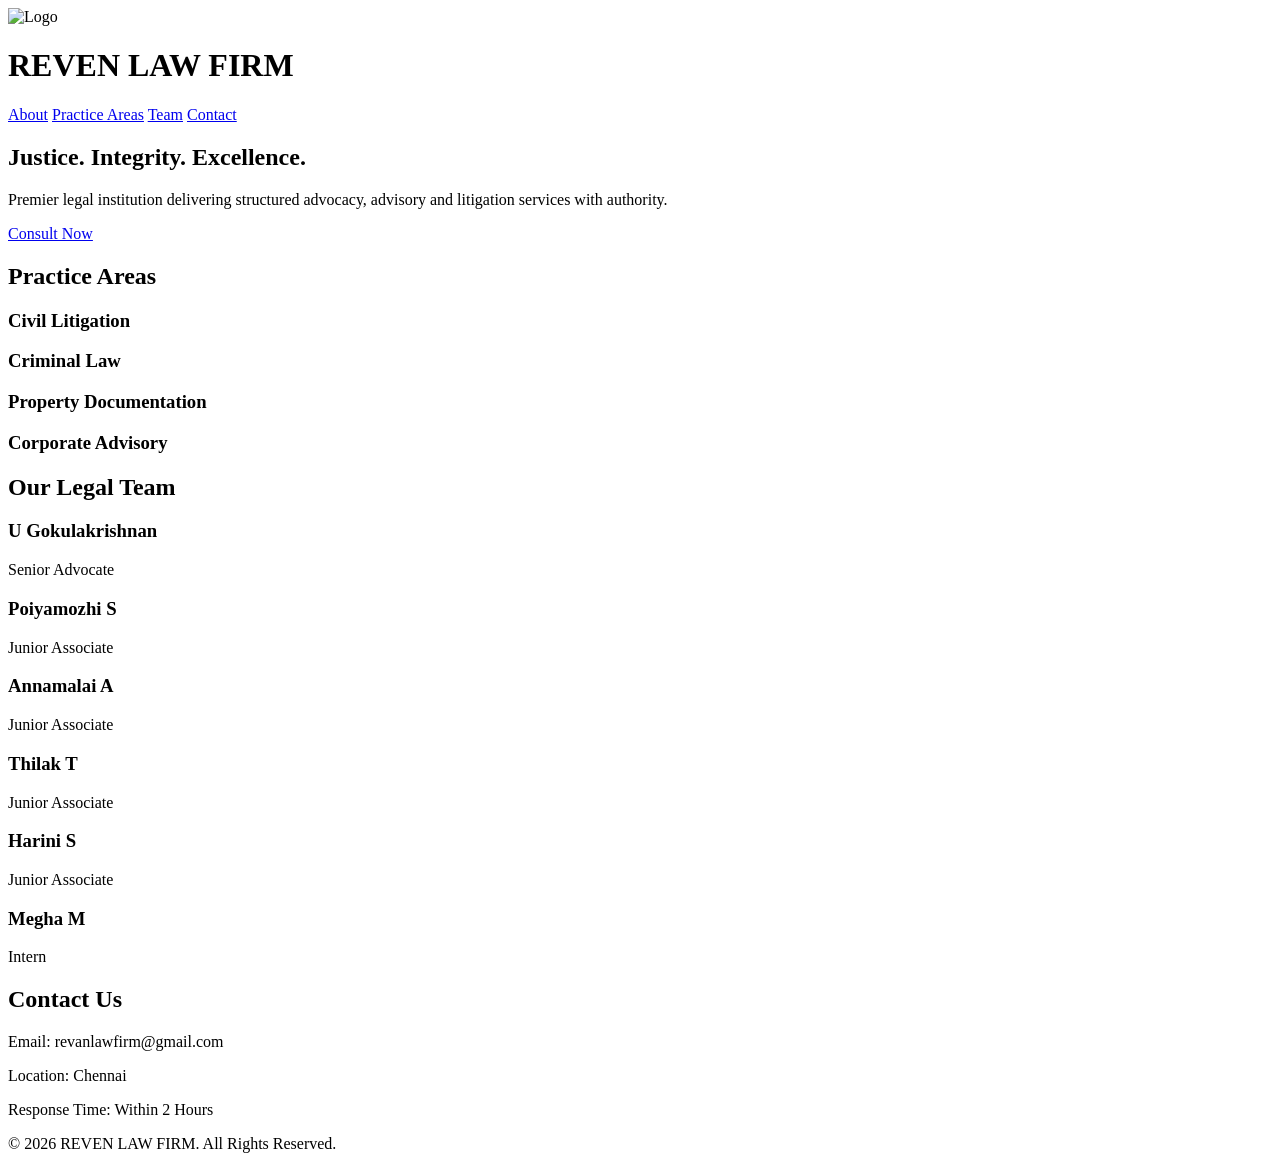
==== index.html @ 4feb1341 "Update index.html" ====
<!DOCTYPE html>
<html lang="en">
<head>
<meta charset="UTF-8">
<meta name="viewport" content="width=device-width, initial-scale=1.0">
<title>REVEN LAW FIRM</title>

<link href="https://fonts.googleapis.com/css2?family=Playfair+Display:wght@600;700&family=Inter:wght@300;400;600&display=swap" rel="stylesheet">
<link rel="stylesheet" href="css/style.css">
</head>

<body>

<header>
    <div class="logo">
        <img src="assets/logo.png" alt="Logo">
        <div>
            <h1>REVEN LAW FIRM</h1>
        </div>
    </div>

    <nav>
        <a href="#about">About</a>
        <a href="#practice">Practice Areas</a>
        <a href="#team">Team</a>
        <a href="#contact">Contact</a>
    </nav>
</header>

<section class="hero">
    <div class="overlay">
        <h2>Justice. Integrity. Excellence.</h2>
        <p>
            Premier legal institution delivering structured advocacy,
            advisory and litigation services with authority.
        </p>

        <a href="https://wa.me/917904310129" class="btn">
            Consult Now
        </a>
    </div>
</section>

<section id="practice" class="section">
    <h2>Practice Areas</h2>

    <div class="cards">

        <div class="card">
            <h3>Civil Litigation</h3>
        </div>

        <div class="card">
            <h3>Criminal Law</h3>
        </div>

        <div class="card">
            <h3>Property Documentation</h3>
        </div>

        <div class="card">
            <h3>Corporate Advisory</h3>
        </div>

    </div>
</section>

<section id="team" class="section dark">
    <h2>Our Legal Team</h2>

    <div class="cards">

        <div class="card">
            <h3>U Gokulakrishnan</h3>
            <p>Senior Advocate</p>
        </div>

        <div class="card">
            <h3>Poiyamozhi S</h3>
            <p>Junior Associate</p>
        </div>

        <div class="card">
            <h3>Annamalai A</h3>
            <p>Junior Associate</p>
        </div>

        <div class="card">
            <h3>Thilak T</h3>
            <p>Junior Associate</p>
        </div>

        <div class="card">
            <h3>Harini S</h3>
            <p>Junior Associate</p>
        </div>

        <div class="card">
            <h3>Megha M</h3>
            <p>Intern</p>
        </div>

    </div>
</section>

<section id="contact" class="section">
    <h2>Contact Us</h2>

    <p>Email: revanlawfirm@gmail.com</p>
    <p>Location: Chennai</p>
    <p>Response Time: Within 2 Hours</p>
</section>

<footer>
    © 2026 REVEN LAW FIRM. All Rights Reserved.
</footer>

</body>
</html>
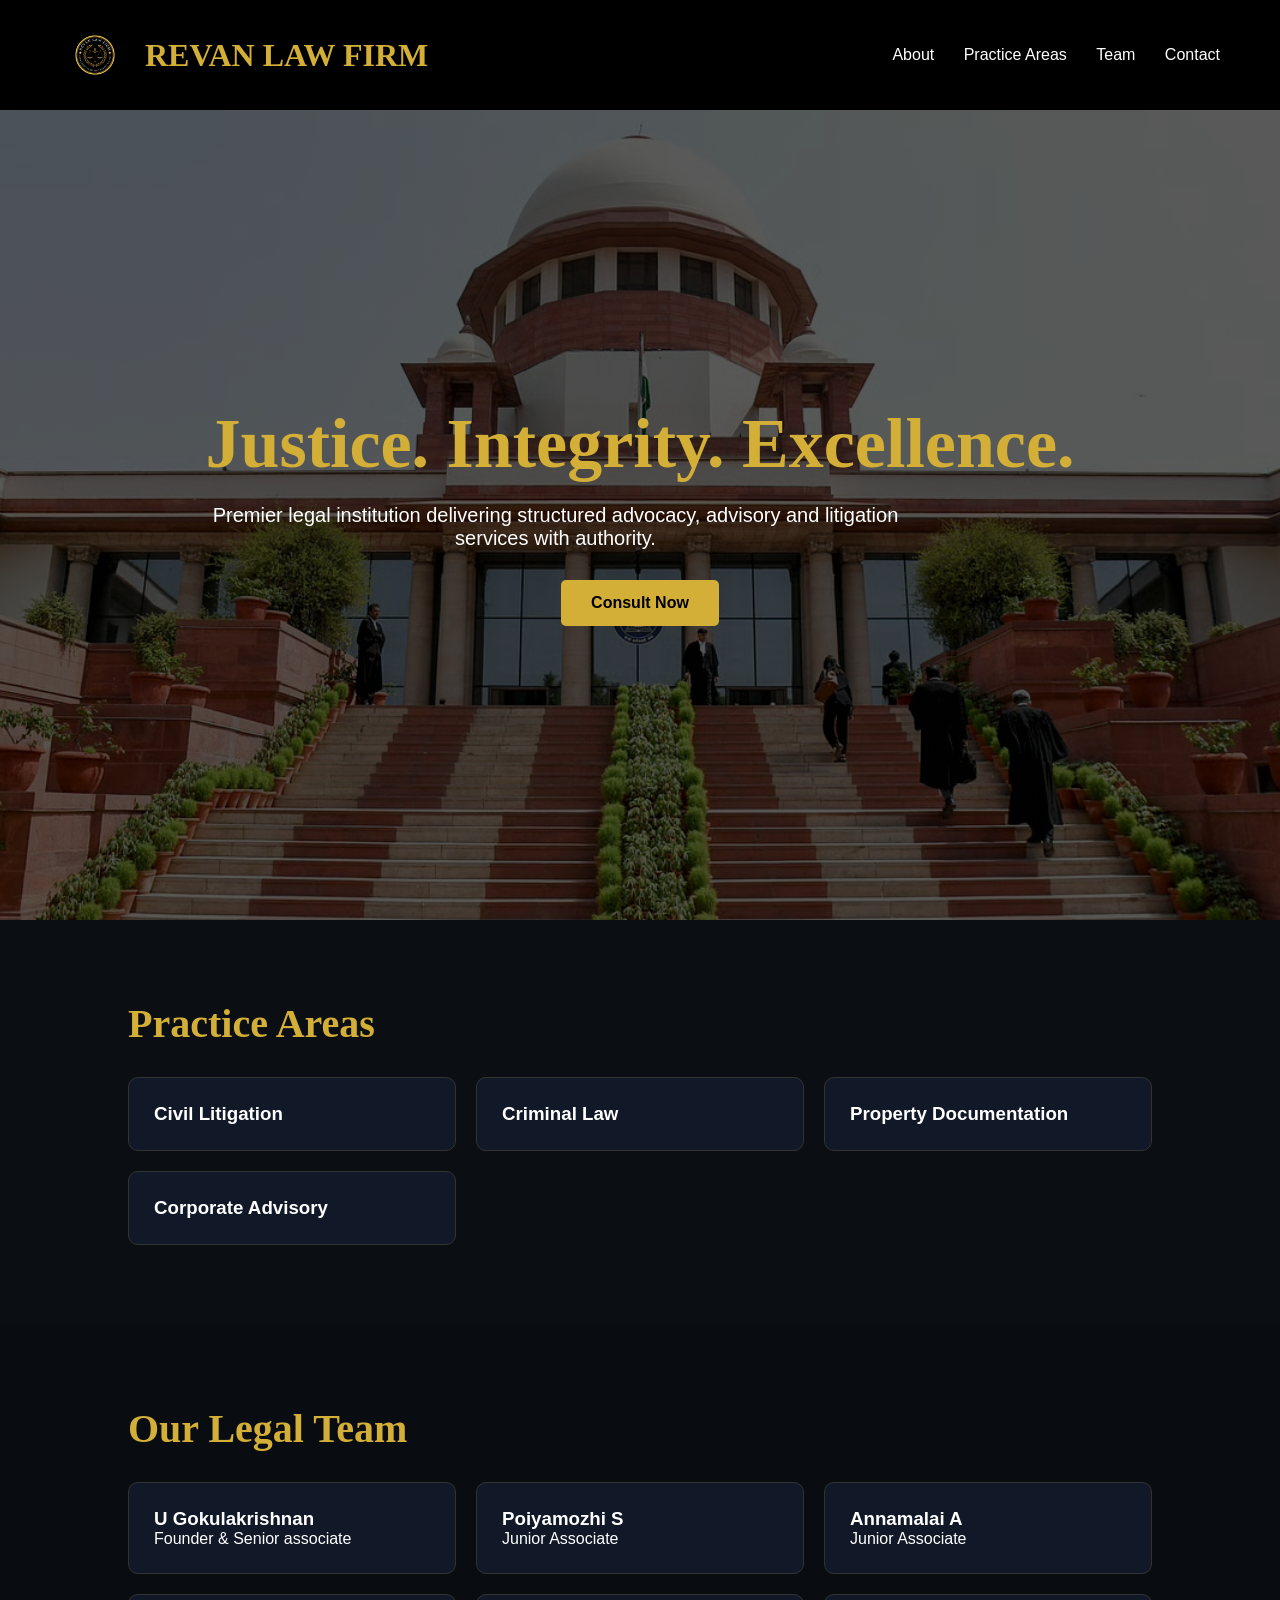
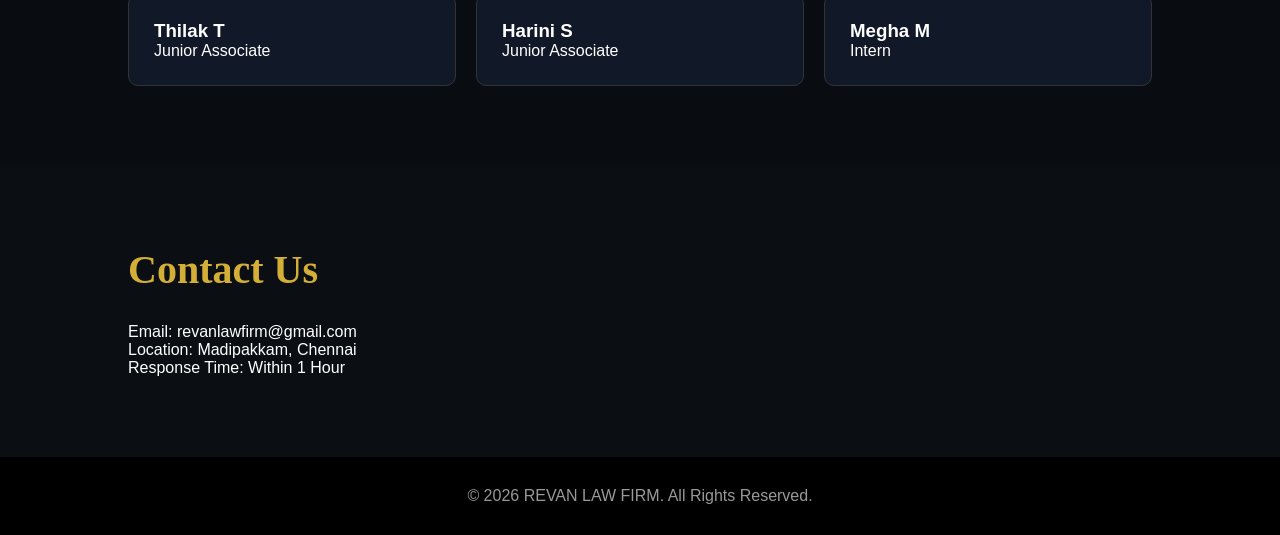
==== commit bd469f22: "Update index.html" ====
--- a/index.html
+++ b/index.html
@@ -1,21 +1,41 @@
 <!DOCTYPE html>
 <html lang="en">
 <head>
+    <link rel="icon" href="assets/favicon.png">
+
+    <meta property="og:site_name" content="Revan Law Firm">
+
+<meta name="application-name" content="Revan Law Firm">
+
+<meta name="apple-mobile-web-app-title" content="Revan Law Firm">
+    <meta charset="UTF-8">
+
+<title>Revan Law Firm | Advocates & Legal Consultants</title>
+
+<meta name="description" content="Reven Law Firm provides civil, criminal, property and corporate legal services. Justice. Integrity. Excellence.">
+
+<meta name="keywords" content="Law Firm Chennai, Advocate Chennai, Legal Services, Civil Lawyer, Criminal Lawyer, Property Lawyer">
+
+<meta name="author" content="Revan Law Firm">
+
+<meta name="robots" content="index, follow">
+
+<meta name="viewport" content="width=device-width, initial-scale=1.0">
 <meta charset="UTF-8">
 <meta name="viewport" content="width=device-width, initial-scale=1.0">
-<title>REVEN LAW FIRM</title>
+<title>REVAN LAW FIRM</title>
 
 <link href="https://fonts.googleapis.com/css2?family=Playfair+Display:wght@600;700&family=Inter:wght@300;400;600&display=swap" rel="stylesheet">
 <link rel="stylesheet" href="css/style.css">
 </head>
-
+<script src="js/script.js"></script>
 <body>
 
 <header>
     <div class="logo">
         <img src="assets/logo.png" alt="Logo">
         <div>
-            <h1>REVEN LAW FIRM</h1>
+            <h1>REVAN LAW FIRM</h1>
         </div>
     </div>
 
@@ -72,7 +92,7 @@
 
         <div class="card">
             <h3>U Gokulakrishnan</h3>
-            <p>Senior Advocate</p>
+            <p>Founder & Senior associate</p>
         </div>
 
         <div class="card">
@@ -107,12 +127,12 @@
     <h2>Contact Us</h2>
 
     <p>Email: revanlawfirm@gmail.com</p>
-    <p>Location: Chennai</p>
-    <p>Response Time: Within 2 Hours</p>
+    <p>Location: Madipakkam, Chennai</p>
+    <p>Response Time: Within 1 Hour</p>
 </section>
 
 <footer>
-    © 2026 REVEN LAW FIRM. All Rights Reserved.
+    © 2026 REVAN LAW FIRM. All Rights Reserved.
 </footer>
 
 </body>
--- a/css/style.css
+++ b/css/style.css
@@ -0,0 +1,139 @@
+*{
+margin:0;
+padding:0;
+box-sizing:border-box;
+}
+
+body{
+font-family:'Inter',sans-serif;
+background:#0b0f14;
+color:white;
+}
+
+header{
+display:flex;
+justify-content:space-between;
+align-items:center;
+padding:20px 60px;
+background:#000;
+position:sticky;
+top:0;
+z-index:100;
+}
+
+.logo{
+display:flex;
+align-items:center;
+gap:15px;
+}
+
+.logo img{
+width:70px;
+height:70px;
+}
+
+.logo h1{
+color:#d4af37;
+font-family:'Playfair Display',serif;
+}
+
+nav a{
+color:white;
+text-decoration:none;
+margin-left:25px;
+}
+
+.hero{
+height:90vh;
+background:
+linear-gradient(rgba(0,0,0,.65),rgba(0,0,0,.65)),
+url('../assets/courthouse.jpg');
+background-size:cover;
+background-position:center;
+display:flex;
+align-items:center;
+justify-content:center;
+text-align:center;
+}
+
+.hero h2{
+font-size:70px;
+font-family:'Playfair Display',serif;
+color:#d4af37;
+}
+
+.hero p{
+margin-top:20px;
+font-size:20px;
+max-width:700px;
+}
+
+.btn{
+display:inline-block;
+margin-top:30px;
+padding:14px 30px;
+background:#d4af37;
+color:black;
+text-decoration:none;
+font-weight:bold;
+border-radius:5px;
+}
+
+.section{
+padding:80px 10%;
+}
+
+.section h2{
+color:#d4af37;
+margin-bottom:30px;
+font-size:40px;
+font-family:'Playfair Display',serif;
+}
+
+.cards{
+display:grid;
+grid-template-columns:repeat(auto-fit,minmax(250px,1fr));
+gap:20px;
+}
+
+.card{
+background:#111827;
+padding:25px;
+border:1px solid #333;
+border-radius:10px;
+transition:.3s;
+}
+
+.card:hover{
+transform:translateY(-8px);
+border-color:#d4af37;
+}
+
+.dark{
+background:#090d12;
+}
+
+footer{
+text-align:center;
+padding:30px;
+background:#000;
+color:#999;
+}
+
+@media(max-width:768px){
+
+header{
+flex-direction:column;
+gap:15px;
+}
+
+.hero h2{
+font-size:42px;
+}
+
+nav{
+display:flex;
+flex-wrap:wrap;
+justify-content:center;
+}
+}
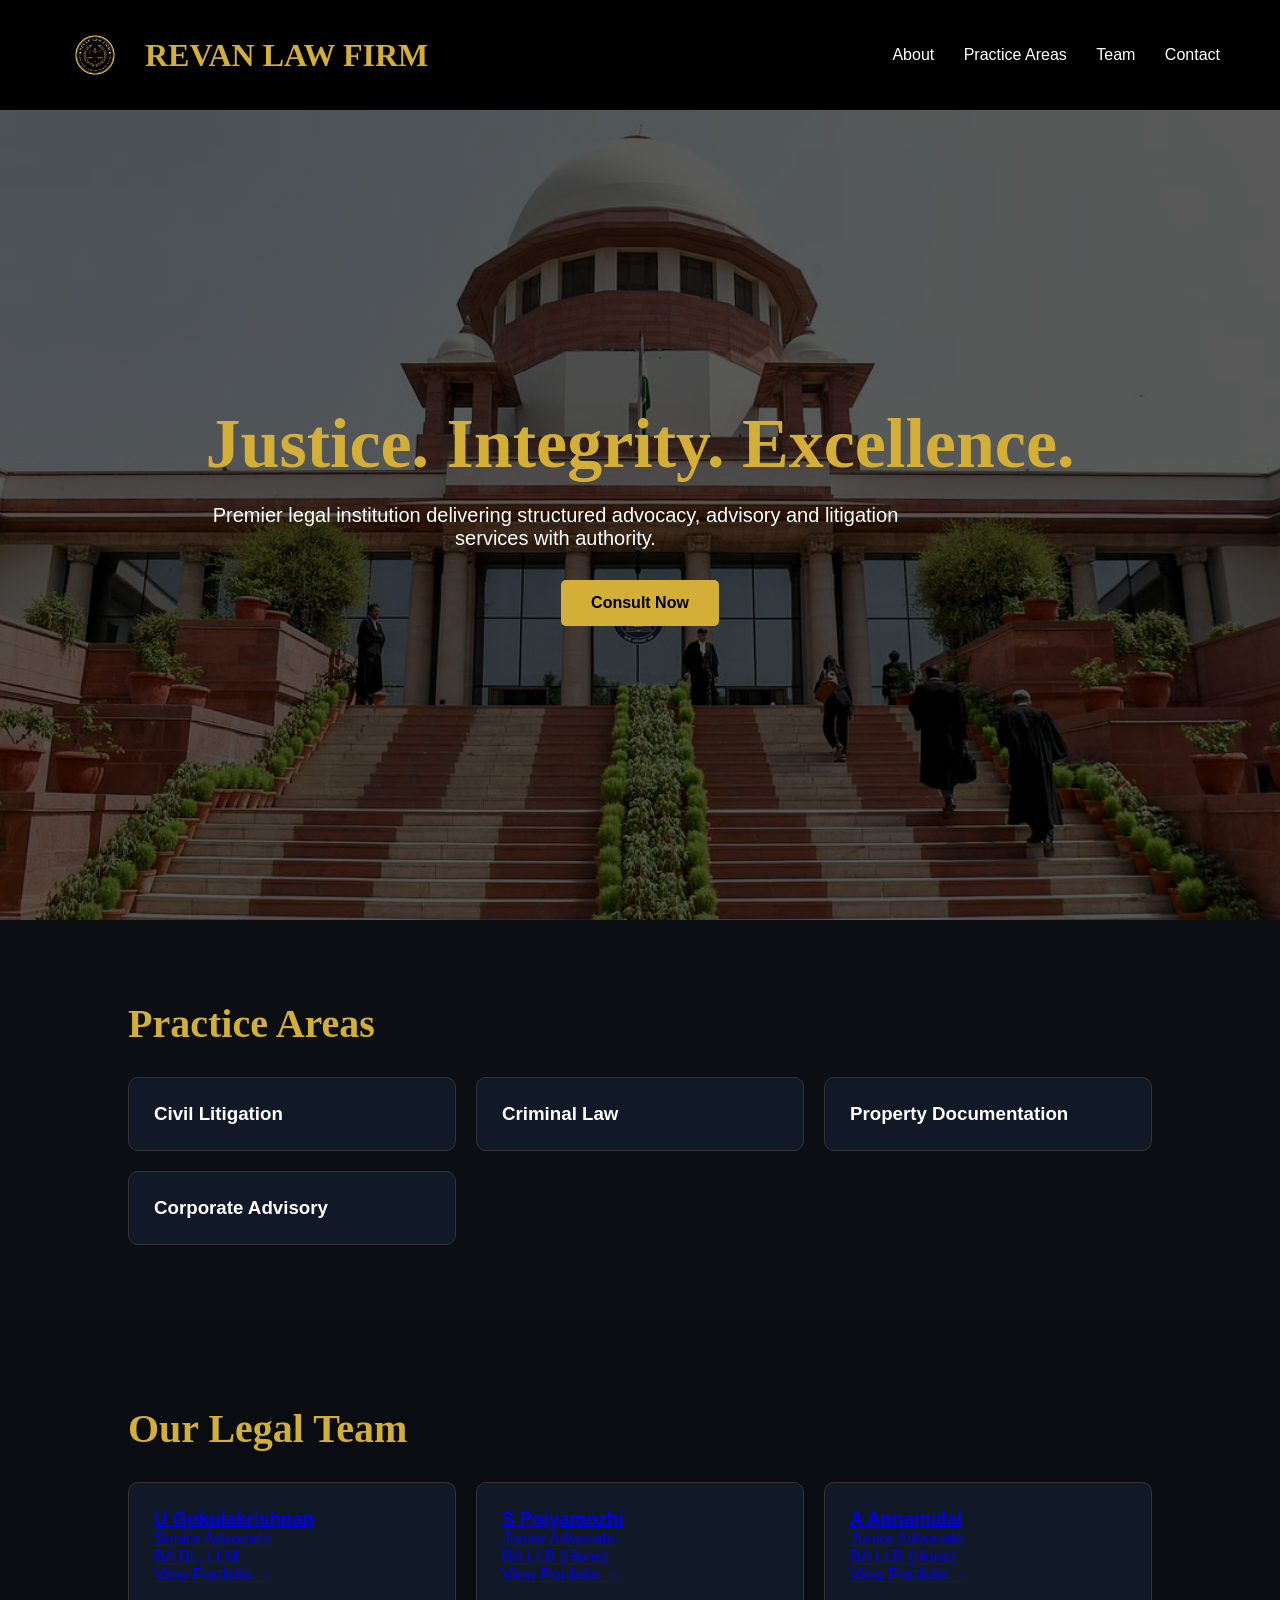
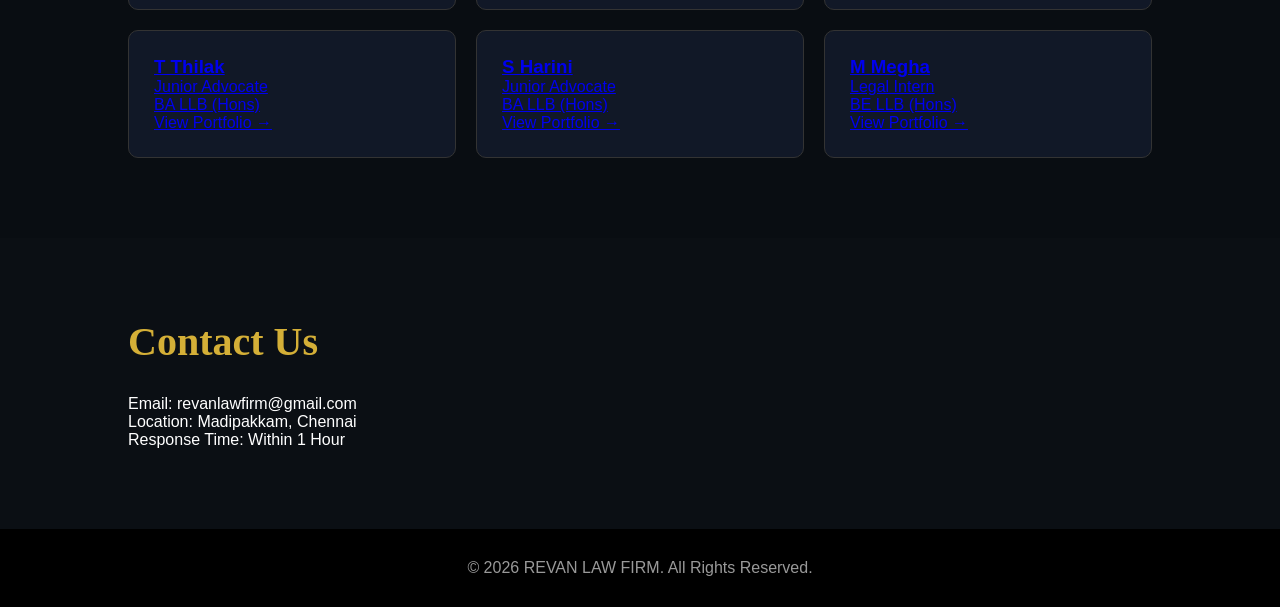
==== commit 3119443b: "Update index.html" ====
--- a/index.html
+++ b/index.html
@@ -1,6 +1,7 @@
 <!DOCTYPE html>
 <html lang="en">
 <head>
+    <link rel="stylesheet" href="css/style.css">
     <link rel="icon" href="assets/favicon.png">
 
     <meta property="og:site_name" content="Revan Law Firm">
@@ -12,7 +13,7 @@
 
 <title>Revan Law Firm | Advocates & Legal Consultants</title>
 
-<meta name="description" content="Reven Law Firm provides civil, criminal, property and corporate legal services. Justice. Integrity. Excellence.">
+<meta name="description" content="Revan Law Firm provides civil, criminal, property and corporate legal services. Justice. Integrity. Excellence.">
 
 <meta name="keywords" content="Law Firm Chennai, Advocate Chennai, Legal Services, Civil Lawyer, Criminal Lawyer, Property Lawyer">
 
@@ -28,7 +29,7 @@
 <link href="https://fonts.googleapis.com/css2?family=Playfair+Display:wght@600;700&family=Inter:wght@300;400;600&display=swap" rel="stylesheet">
 <link rel="stylesheet" href="css/style.css">
 </head>
-<script src="js/script.js"></script>
+
 <body>
 
 <header>
@@ -55,7 +56,7 @@
             advisory and litigation services with authority.
         </p>
 
-        <a href="https://wa.me/917904310129" class="btn">
+        <a href="https://wa.me/919566080171" class="btn">
             Consult Now
         </a>
     </div>
@@ -90,35 +91,62 @@
 
     <div class="cards">
 
-        <div class="card">
-            <h3>U Gokulakrishnan</h3>
-            <p>Founder & Senior associate</p>
-        </div>
+        <a href="gokulakrishnan.html" class="team-link">
+            <div class="card">
+                <h3>U Gokulakrishnan</h3>
+                <p>Senior Advocate</p>
+                <p>BA BL, LLM</p>
+                <p>View Portfolio →</p>
+            </div>
+        </a>
 
-        <div class="card">
-            <h3>Poiyamozhi S</h3>
-            <p>Junior Associate</p>
-        </div>
+        <a href="poiyamozhi.html" class="team-link">
+            <div class="card">
+                <h3>S Poiyamozhi</h3>
+                <p>Junior Advocate</p>
+                <p>BA LLB (Hons)</p>
+                <p>View Portfolio →</p>
+            </div>
+        </a>
 
-        <div class="card">
-            <h3>Annamalai A</h3>
-            <p>Junior Associate</p>
-        </div>
+        <a href="annamalai.html" class="team-link">
+            <div class="card">
+                <h3>A Annamalai</h3>
+                <p>Junior Advocate</p>
+                <p>BA LLB (Hons)</p>
+                <p>View Portfolio →</p>
+            </div>
+        </a>
 
-        <div class="card">
-            <h3>Thilak T</h3>
-            <p>Junior Associate</p>
-        </div>
+        <a href="thilak.html" class="team-link">
+            <div class="card">
+                <h3>T Thilak</h3>
+                <p>Junior Advocate</p>
+                <p>BA LLB (Hons)</p>
+                <p>View Portfolio →</p>
+            </div>
+        </a>
 
-        <div class="card">
-            <h3>Harini S</h3>
-            <p>Junior Associate</p>
-        </div>
+        <a href="harini.html" class="team-link">
+            <div class="card">
+                <h3>S Harini</h3>
+                <p>Junior Advocate</p>
+                <p>BA LLB (Hons)</p>
+                <p>View Portfolio →</p>
+            </div>
+        </a>
 
-        <div class="card">
-            <h3>Megha M</h3>
-            <p>Intern</p>
-        </div>
+        <a href="megha.html" class="team-link">
+    <div class="card">
+        <h3>M Megha</h3>
+        <p>Legal Intern</p>
+        <p>BE LLB (Hons)</p>
+        <p>View Portfolio →</p>
+    </div>
+</a>
+
+    </div>
+</section>
 
     </div>
 </section>
@@ -134,6 +162,6 @@
 <footer>
     © 2026 REVAN LAW FIRM. All Rights Reserved.
 </footer>
-
+    <script src="js/script.js"></script>
 </body>
 </html>
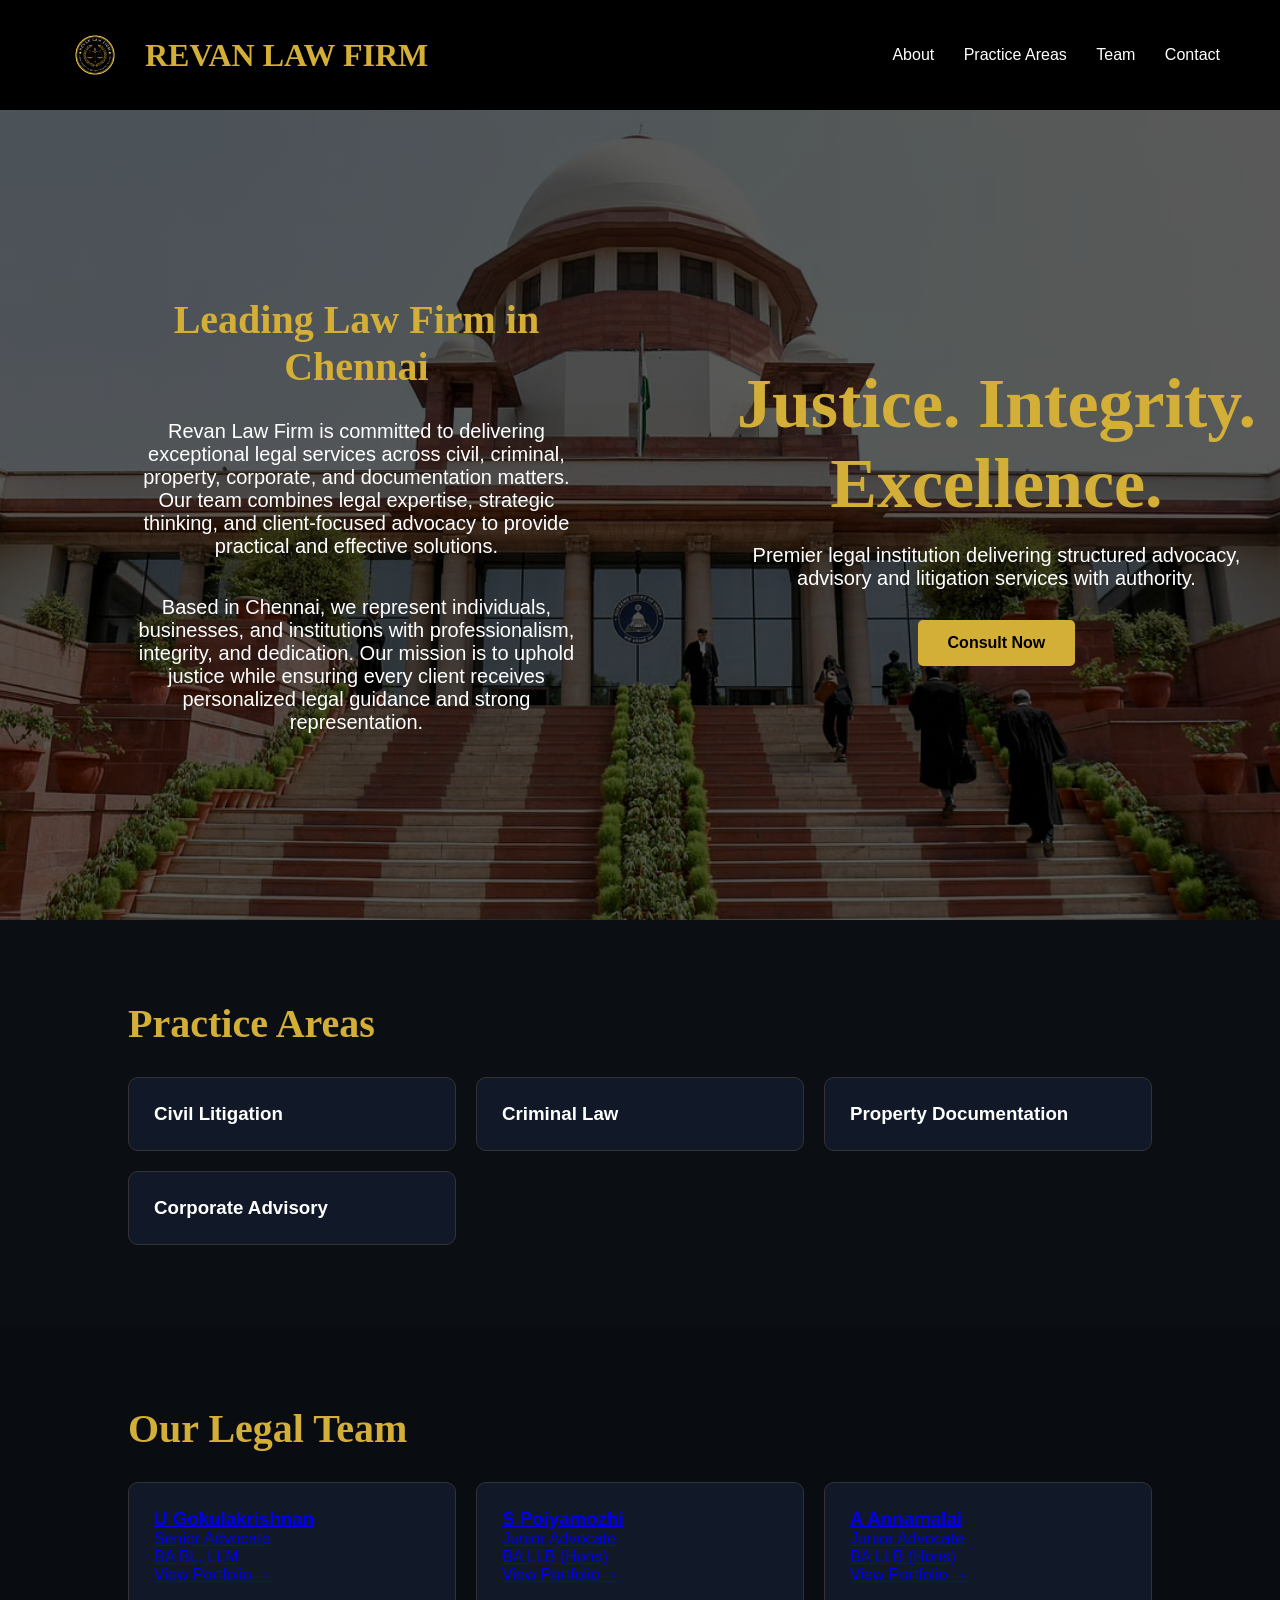
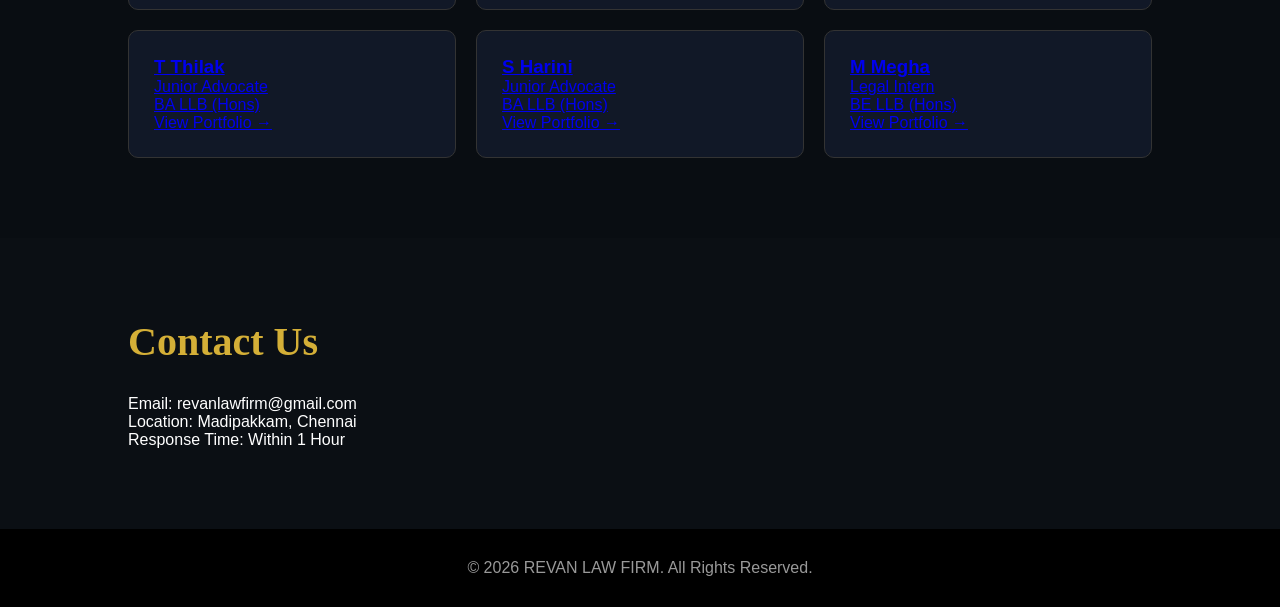
==== commit 98960a3f: "Update index.html" ====
--- a/index.html
+++ b/index.html
@@ -49,6 +49,29 @@
 </header>
 
 <section class="hero">
+    <section id="about" class="section">
+
+    <h2>Leading Law Firm in Chennai</h2>
+
+    <div class="about-line"></div>
+
+    <p>
+        Revan Law Firm is committed to delivering exceptional legal services
+        across civil, criminal, property, corporate, and documentation matters.
+        Our team combines legal expertise, strategic thinking, and client-focused
+        advocacy to provide practical and effective solutions.
+    </p>
+
+    <br>
+
+    <p>
+        Based in Chennai, we represent individuals, businesses, and institutions
+        with professionalism, integrity, and dedication. Our mission is to uphold
+        justice while ensuring every client receives personalized legal guidance
+        and strong representation.
+    </p>
+
+</section>
     <div class="overlay">
         <h2>Justice. Integrity. Excellence.</h2>
         <p>
